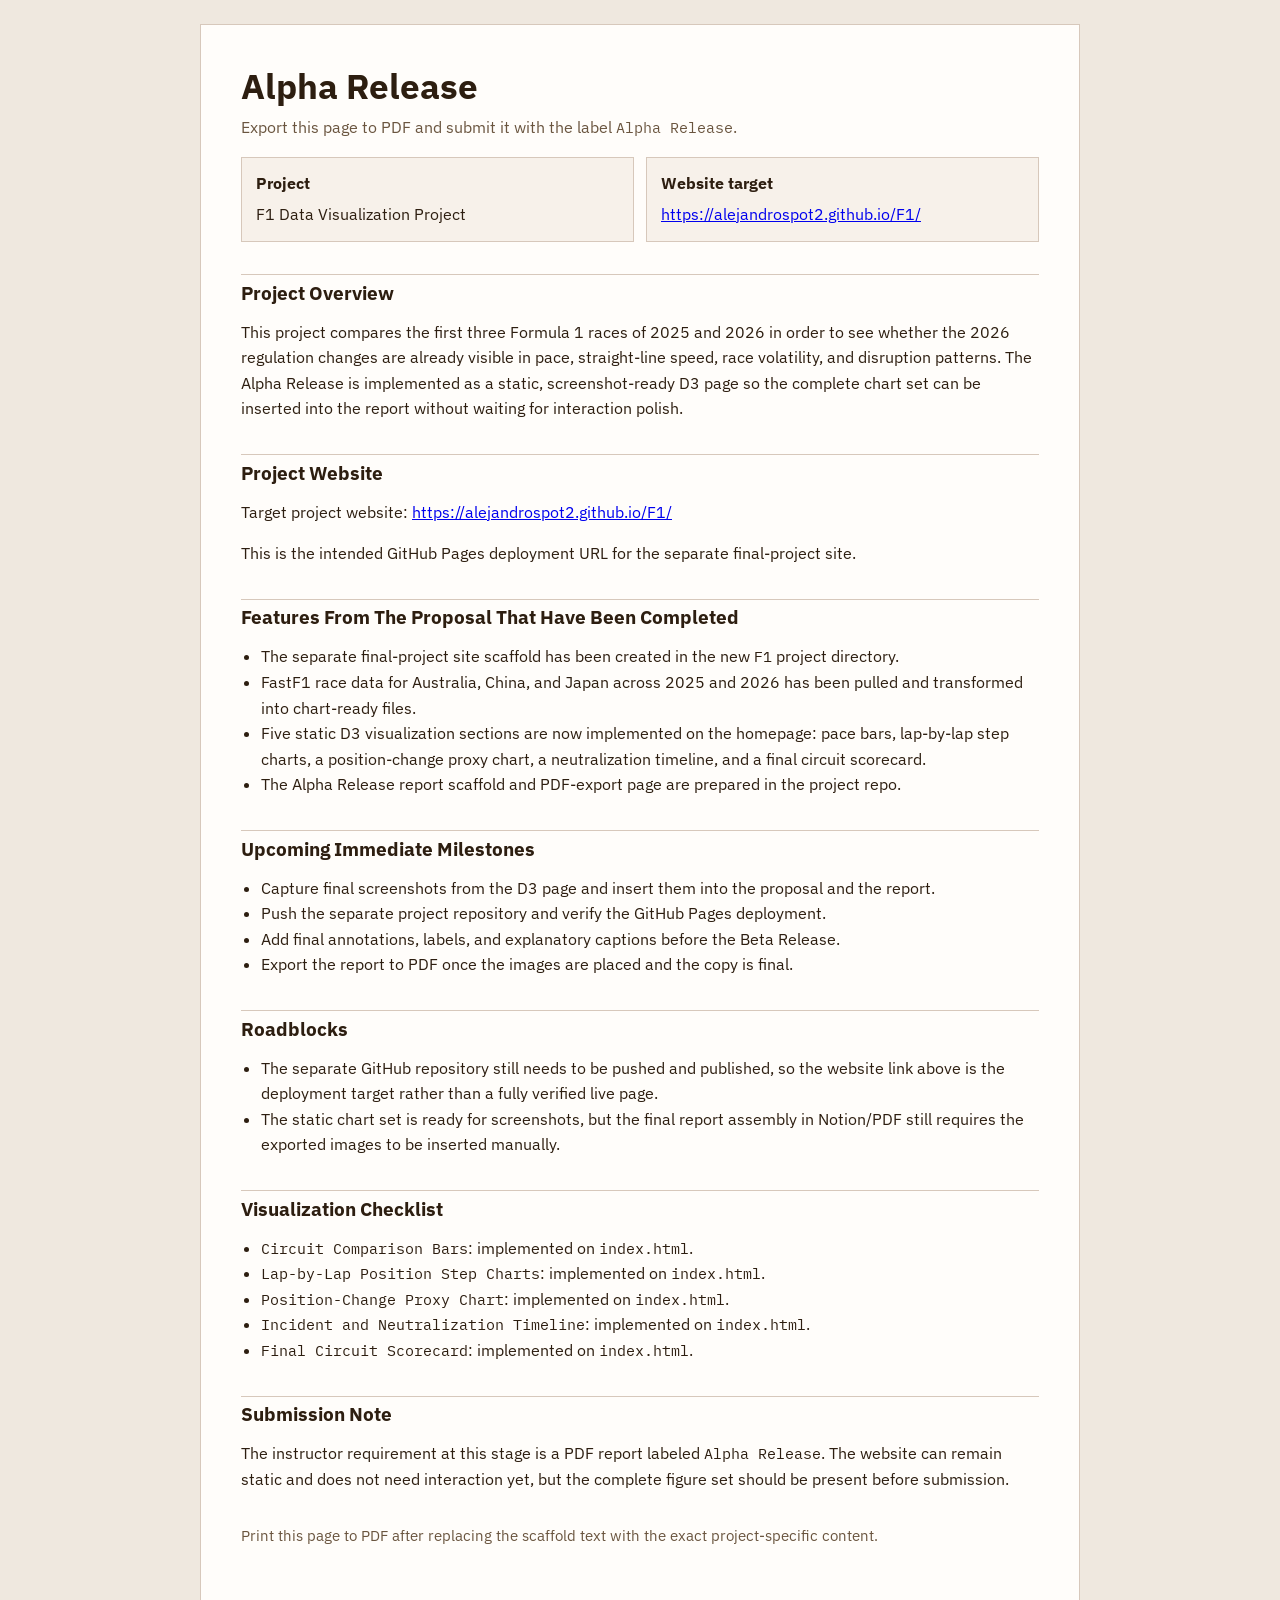
==== docs/alpha-release-report.html @ ad1199eb "Publish static F1 site Made-with: Cursor" ====
<!DOCTYPE html>
<html lang="en">
<head>
    <meta charset="UTF-8">
    <meta name="viewport" content="width=device-width, initial-scale=1.0">
    <title>Alpha Release Report</title>
    <style>
        @import url("https://fonts.googleapis.com/css2?family=IBM+Plex+Mono:wght@400;500&family=IBM+Plex+Sans:wght@400;500;600&display=swap");

        :root {
            --page: #fffdfa;
            --ink: #2d1e10;
            --muted: #6a553f;
            --rule: #d7c8bb;
            --accent: #8f4f18;
            --panel: #f7f1ea;
        }

        * {
            box-sizing: border-box;
        }

        body {
            margin: 0;
            background: #efe8df;
            color: var(--ink);
            font-family: "IBM Plex Sans", sans-serif;
            line-height: 1.6;
        }

        article {
            width: min(880px, calc(100% - 2rem));
            margin: 1.5rem auto;
            padding: 2.5rem;
            background: var(--page);
            border: 1px solid var(--rule);
        }

        h1,
        h2 {
            line-height: 1.2;
        }

        h1 {
            margin: 0 0 0.5rem;
            font-size: 2.2rem;
        }

        h2 {
            margin: 2rem 0 0.75rem;
            padding-top: 0.35rem;
            border-top: 1px solid var(--rule);
            font-size: 1.2rem;
        }

        p,
        li {
            font-size: 1rem;
        }

        .intro {
            margin: 0 0 1rem;
            color: var(--muted);
        }

        .callout {
            padding: 0.9rem 1rem;
            background: var(--panel);
            border: 1px solid var(--rule);
            margin: 1rem 0;
        }

        ul {
            padding-left: 1.25rem;
        }

        code {
            font-family: "IBM Plex Mono", monospace;
            font-size: 0.92em;
        }

        .meta {
            display: grid;
            grid-template-columns: repeat(2, minmax(0, 1fr));
            gap: 0.8rem;
            margin: 1rem 0 0;
        }

        .meta div {
            border: 1px solid var(--rule);
            padding: 0.85rem;
            background: var(--panel);
        }

        .meta strong {
            display: block;
            margin-bottom: 0.3rem;
        }

        .footer-note {
            margin-top: 2rem;
            color: var(--muted);
            font-size: 0.92rem;
        }

        @media print {
            body {
                background: #ffffff;
            }

            article {
                width: auto;
                margin: 0;
                border: 0;
                padding: 0;
            }
        }
    </style>
</head>
<body>
    <article>
        <h1>Alpha Release</h1>
        <p class="intro">
            Export this page to PDF and submit it with the label <code>Alpha Release</code>.
        </p>

        <div class="meta">
            <div>
                <strong>Project</strong>
                F1 Data Visualization Project
            </div>
            <div>
                <strong>Website target</strong>
                <a href="https://alejandrospot2.github.io/F1/">https://alejandrospot2.github.io/F1/</a>
            </div>
        </div>

        <h2>Project Overview</h2>
        <p>
            This project compares the first three Formula 1 races of 2025 and 2026 in order to see whether the 2026
            regulation changes are already visible in pace, straight-line speed, race volatility, and disruption patterns.
            The Alpha Release is implemented as a static, screenshot-ready D3 page so the complete chart set can be
            inserted into the report without waiting for interaction polish.
        </p>

        <h2>Project Website</h2>
        <p>
            Target project website:
            <a href="https://alejandrospot2.github.io/F1/">https://alejandrospot2.github.io/F1/</a>
        </p>
        <p>This is the intended GitHub Pages deployment URL for the separate final-project site.</p>

        <h2>Features From The Proposal That Have Been Completed</h2>
        <ul>
            <li>The separate final-project site scaffold has been created in the new <code>F1</code> project directory.</li>
            <li>FastF1 race data for Australia, China, and Japan across 2025 and 2026 has been pulled and transformed into chart-ready files.</li>
            <li>Five static D3 visualization sections are now implemented on the homepage: pace bars, lap-by-lap step charts, a position-change proxy chart, a neutralization timeline, and a final circuit scorecard.</li>
            <li>The Alpha Release report scaffold and PDF-export page are prepared in the project repo.</li>
        </ul>

        <h2>Upcoming Immediate Milestones</h2>
        <ul>
            <li>Capture final screenshots from the D3 page and insert them into the proposal and the report.</li>
            <li>Push the separate project repository and verify the GitHub Pages deployment.</li>
            <li>Add final annotations, labels, and explanatory captions before the Beta Release.</li>
            <li>Export the report to PDF once the images are placed and the copy is final.</li>
        </ul>

        <h2>Roadblocks</h2>
        <ul>
            <li>The separate GitHub repository still needs to be pushed and published, so the website link above is the deployment target rather than a fully verified live page.</li>
            <li>The static chart set is ready for screenshots, but the final report assembly in Notion/PDF still requires the exported images to be inserted manually.</li>
        </ul>

        <h2>Visualization Checklist</h2>
        <ul>
            <li><code>Circuit Comparison Bars</code>: implemented on <code>index.html</code>.</li>
            <li><code>Lap-by-Lap Position Step Charts</code>: implemented on <code>index.html</code>.</li>
            <li><code>Position-Change Proxy Chart</code>: implemented on <code>index.html</code>.</li>
            <li><code>Incident and Neutralization Timeline</code>: implemented on <code>index.html</code>.</li>
            <li><code>Final Circuit Scorecard</code>: implemented on <code>index.html</code>.</li>
        </ul>

        <h2>Submission Note</h2>
        <p>
            The instructor requirement at this stage is a PDF report labeled <code>Alpha Release</code>. The website
            can remain static and does not need interaction yet, but the complete figure set should be present before submission.
        </p>

        <p class="footer-note">
            Print this page to PDF after replacing the scaffold text with the exact project-specific content.
        </p>
    </article>
</body>
</html>
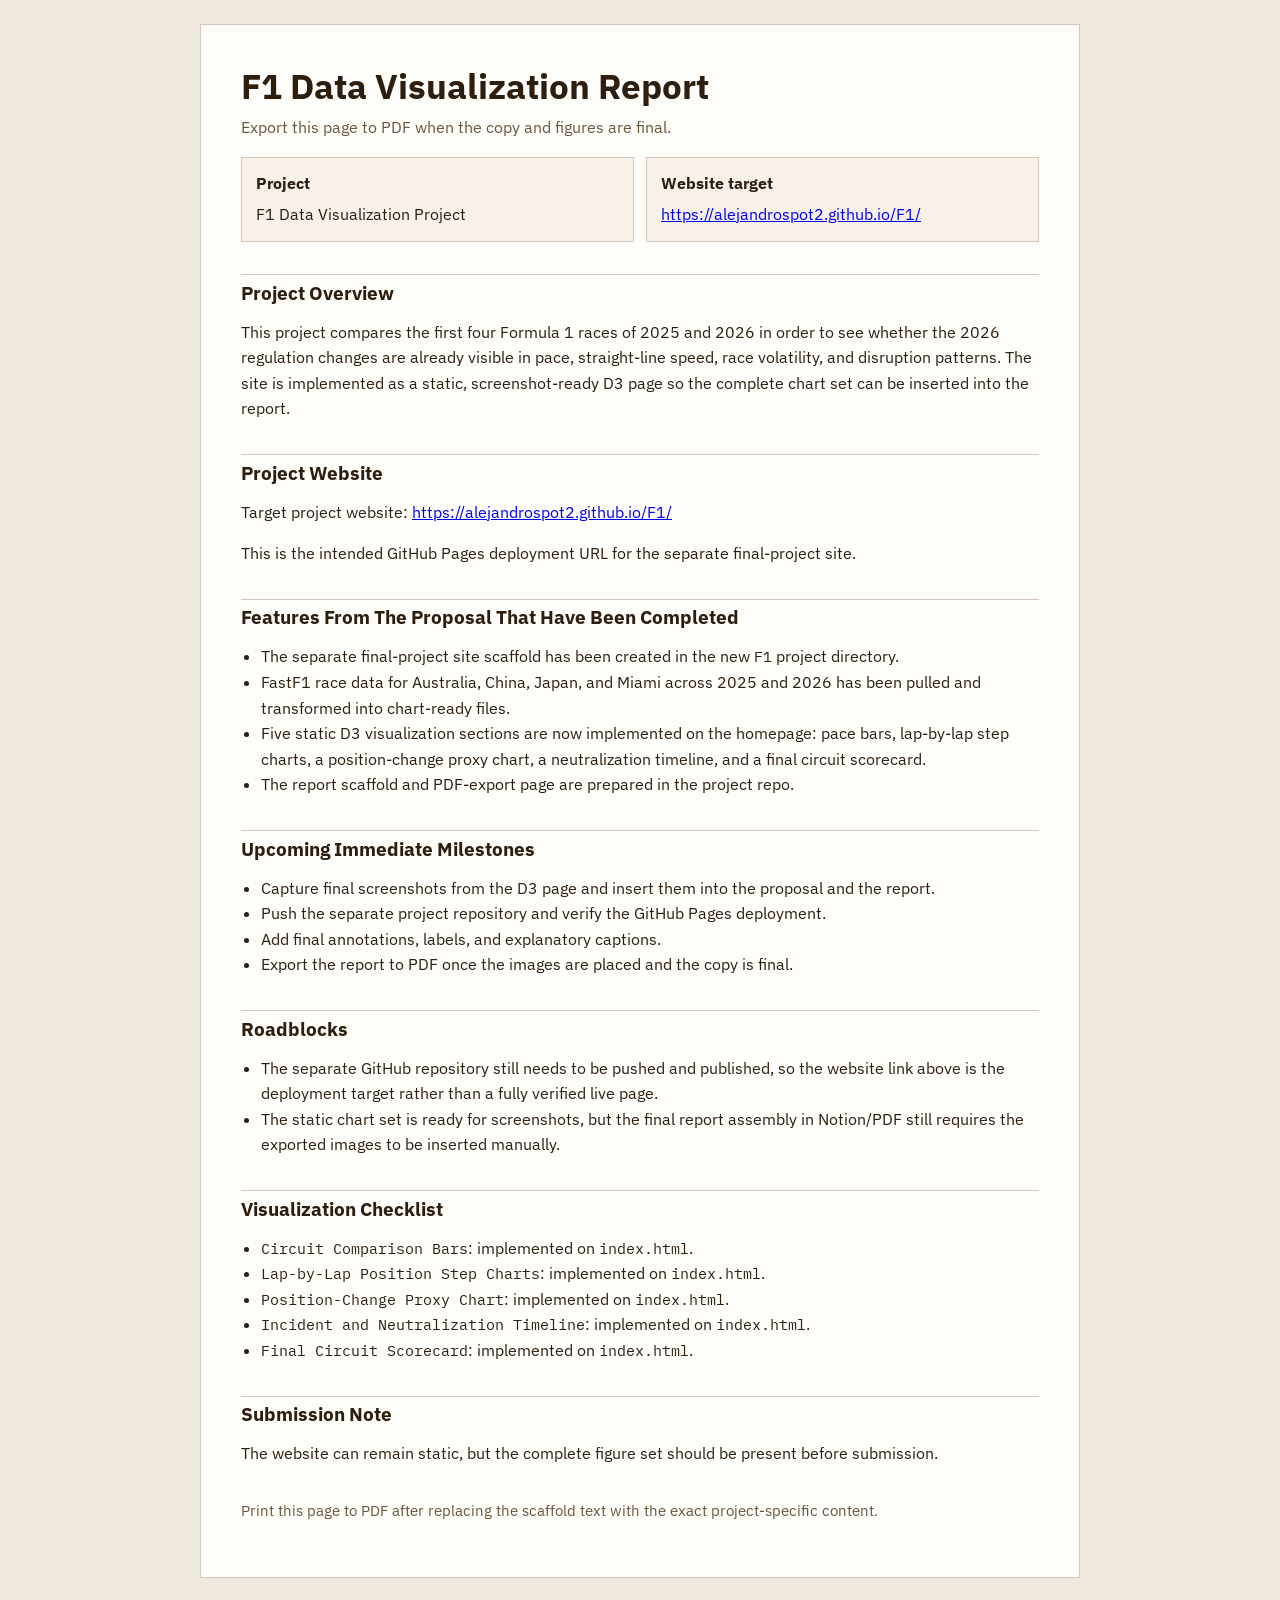
==== commit a9e6ee0c: "Add Miami GP data and update visualizations" ====
--- a/docs/alpha-release-report.html
+++ b/docs/alpha-release-report.html
@@ -3,7 +3,7 @@
 <head>
     <meta charset="UTF-8">
     <meta name="viewport" content="width=device-width, initial-scale=1.0">
-    <title>Alpha Release Report</title>
+    <title>F1 Data Visualization Report</title>
     <style>
         @import url("https://fonts.googleapis.com/css2?family=IBM+Plex+Mono:wght@400;500&family=IBM+Plex+Sans:wght@400;500;600&display=swap");
 
@@ -119,9 +119,9 @@
 </head>
 <body>
     <article>
-        <h1>Alpha Release</h1>
+        <h1>F1 Data Visualization Report</h1>
         <p class="intro">
-            Export this page to PDF and submit it with the label <code>Alpha Release</code>.
+            Export this page to PDF when the copy and figures are final.
         </p>
 
         <div class="meta">
@@ -137,10 +137,10 @@
 
         <h2>Project Overview</h2>
         <p>
-            This project compares the first three Formula 1 races of 2025 and 2026 in order to see whether the 2026
+            This project compares the first four Formula 1 races of 2025 and 2026 in order to see whether the 2026
             regulation changes are already visible in pace, straight-line speed, race volatility, and disruption patterns.
-            The Alpha Release is implemented as a static, screenshot-ready D3 page so the complete chart set can be
-            inserted into the report without waiting for interaction polish.
+            The site is implemented as a static, screenshot-ready D3 page so the complete chart set can be
+            inserted into the report.
         </p>
 
         <h2>Project Website</h2>
@@ -153,16 +153,16 @@
         <h2>Features From The Proposal That Have Been Completed</h2>
         <ul>
             <li>The separate final-project site scaffold has been created in the new <code>F1</code> project directory.</li>
-            <li>FastF1 race data for Australia, China, and Japan across 2025 and 2026 has been pulled and transformed into chart-ready files.</li>
+            <li>FastF1 race data for Australia, China, Japan, and Miami across 2025 and 2026 has been pulled and transformed into chart-ready files.</li>
             <li>Five static D3 visualization sections are now implemented on the homepage: pace bars, lap-by-lap step charts, a position-change proxy chart, a neutralization timeline, and a final circuit scorecard.</li>
-            <li>The Alpha Release report scaffold and PDF-export page are prepared in the project repo.</li>
+            <li>The report scaffold and PDF-export page are prepared in the project repo.</li>
         </ul>
 
         <h2>Upcoming Immediate Milestones</h2>
         <ul>
             <li>Capture final screenshots from the D3 page and insert them into the proposal and the report.</li>
             <li>Push the separate project repository and verify the GitHub Pages deployment.</li>
-            <li>Add final annotations, labels, and explanatory captions before the Beta Release.</li>
+            <li>Add final annotations, labels, and explanatory captions.</li>
             <li>Export the report to PDF once the images are placed and the copy is final.</li>
         </ul>
 
@@ -183,8 +183,7 @@
 
         <h2>Submission Note</h2>
         <p>
-            The instructor requirement at this stage is a PDF report labeled <code>Alpha Release</code>. The website
-            can remain static and does not need interaction yet, but the complete figure set should be present before submission.
+            The website can remain static, but the complete figure set should be present before submission.
         </p>
 
         <p class="footer-note">
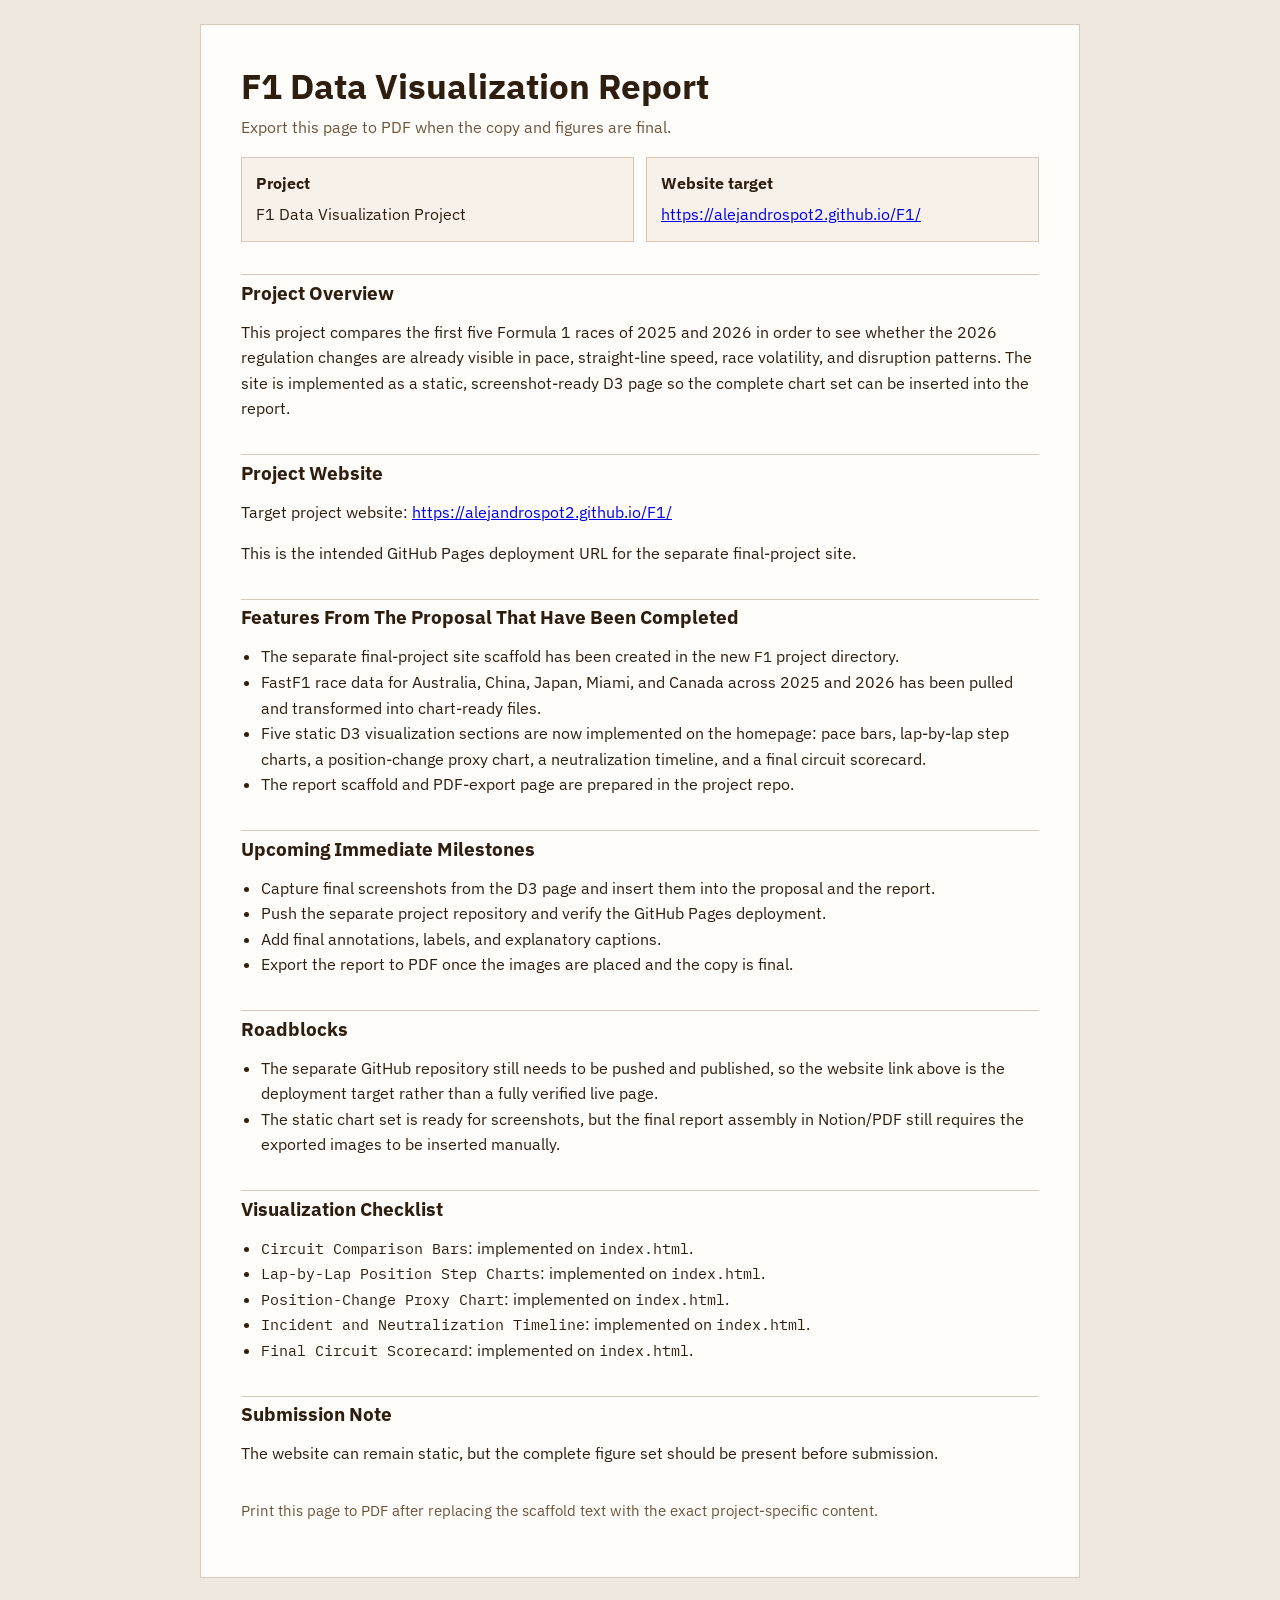
==== commit 6edf80bc: "Add Canadian GP data to F1 site" ====
--- a/docs/alpha-release-report.html
+++ b/docs/alpha-release-report.html
@@ -137,7 +137,7 @@
 
         <h2>Project Overview</h2>
         <p>
-            This project compares the first four Formula 1 races of 2025 and 2026 in order to see whether the 2026
+            This project compares the first five Formula 1 races of 2025 and 2026 in order to see whether the 2026
             regulation changes are already visible in pace, straight-line speed, race volatility, and disruption patterns.
             The site is implemented as a static, screenshot-ready D3 page so the complete chart set can be
             inserted into the report.
@@ -153,7 +153,7 @@
         <h2>Features From The Proposal That Have Been Completed</h2>
         <ul>
             <li>The separate final-project site scaffold has been created in the new <code>F1</code> project directory.</li>
-            <li>FastF1 race data for Australia, China, Japan, and Miami across 2025 and 2026 has been pulled and transformed into chart-ready files.</li>
+            <li>FastF1 race data for Australia, China, Japan, Miami, and Canada across 2025 and 2026 has been pulled and transformed into chart-ready files.</li>
             <li>Five static D3 visualization sections are now implemented on the homepage: pace bars, lap-by-lap step charts, a position-change proxy chart, a neutralization timeline, and a final circuit scorecard.</li>
             <li>The report scaffold and PDF-export page are prepared in the project repo.</li>
         </ul>
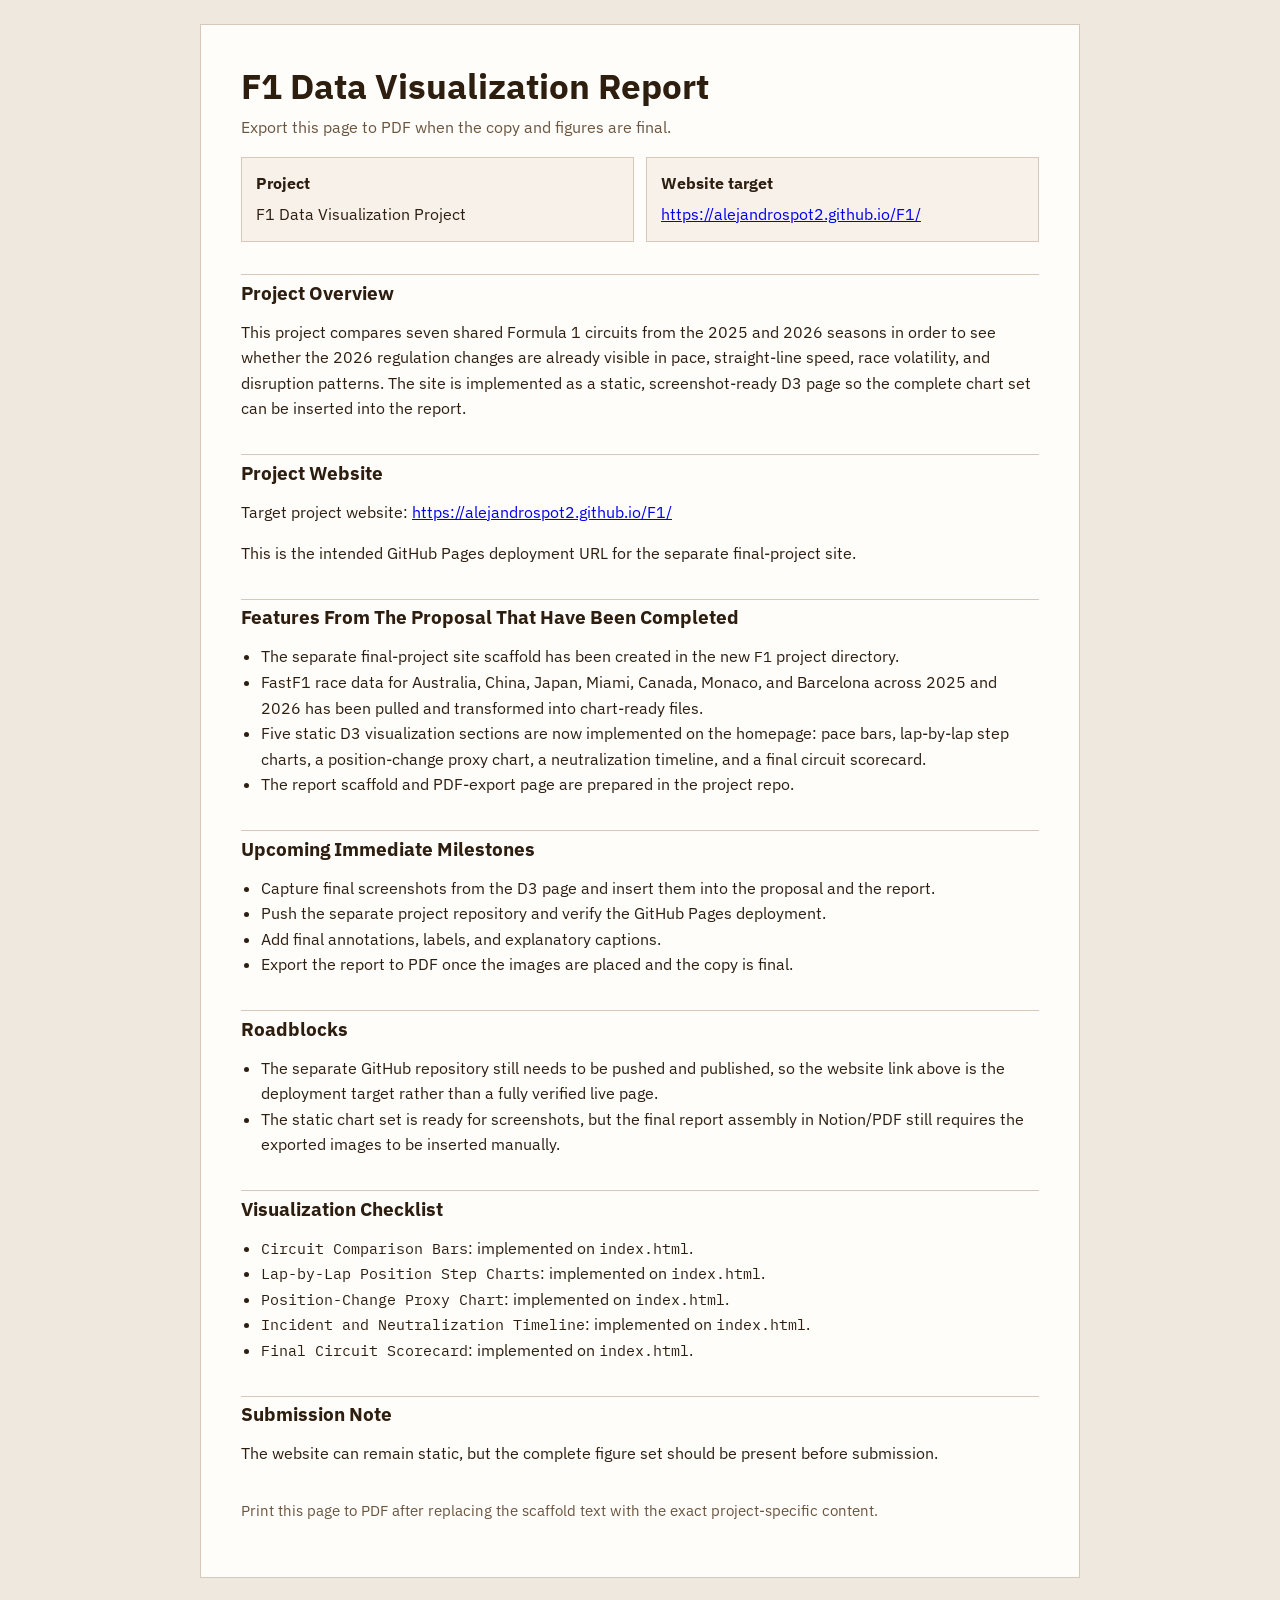
==== commit 7076eae1: "Add Monaco and Barcelona GP data" ====
--- a/docs/alpha-release-report.html
+++ b/docs/alpha-release-report.html
@@ -137,7 +137,7 @@
 
         <h2>Project Overview</h2>
         <p>
-            This project compares the first five Formula 1 races of 2025 and 2026 in order to see whether the 2026
+            This project compares seven shared Formula 1 circuits from the 2025 and 2026 seasons in order to see whether the 2026
             regulation changes are already visible in pace, straight-line speed, race volatility, and disruption patterns.
             The site is implemented as a static, screenshot-ready D3 page so the complete chart set can be
             inserted into the report.
@@ -153,7 +153,7 @@
         <h2>Features From The Proposal That Have Been Completed</h2>
         <ul>
             <li>The separate final-project site scaffold has been created in the new <code>F1</code> project directory.</li>
-            <li>FastF1 race data for Australia, China, Japan, Miami, and Canada across 2025 and 2026 has been pulled and transformed into chart-ready files.</li>
+            <li>FastF1 race data for Australia, China, Japan, Miami, Canada, Monaco, and Barcelona across 2025 and 2026 has been pulled and transformed into chart-ready files.</li>
             <li>Five static D3 visualization sections are now implemented on the homepage: pace bars, lap-by-lap step charts, a position-change proxy chart, a neutralization timeline, and a final circuit scorecard.</li>
             <li>The report scaffold and PDF-export page are prepared in the project repo.</li>
         </ul>
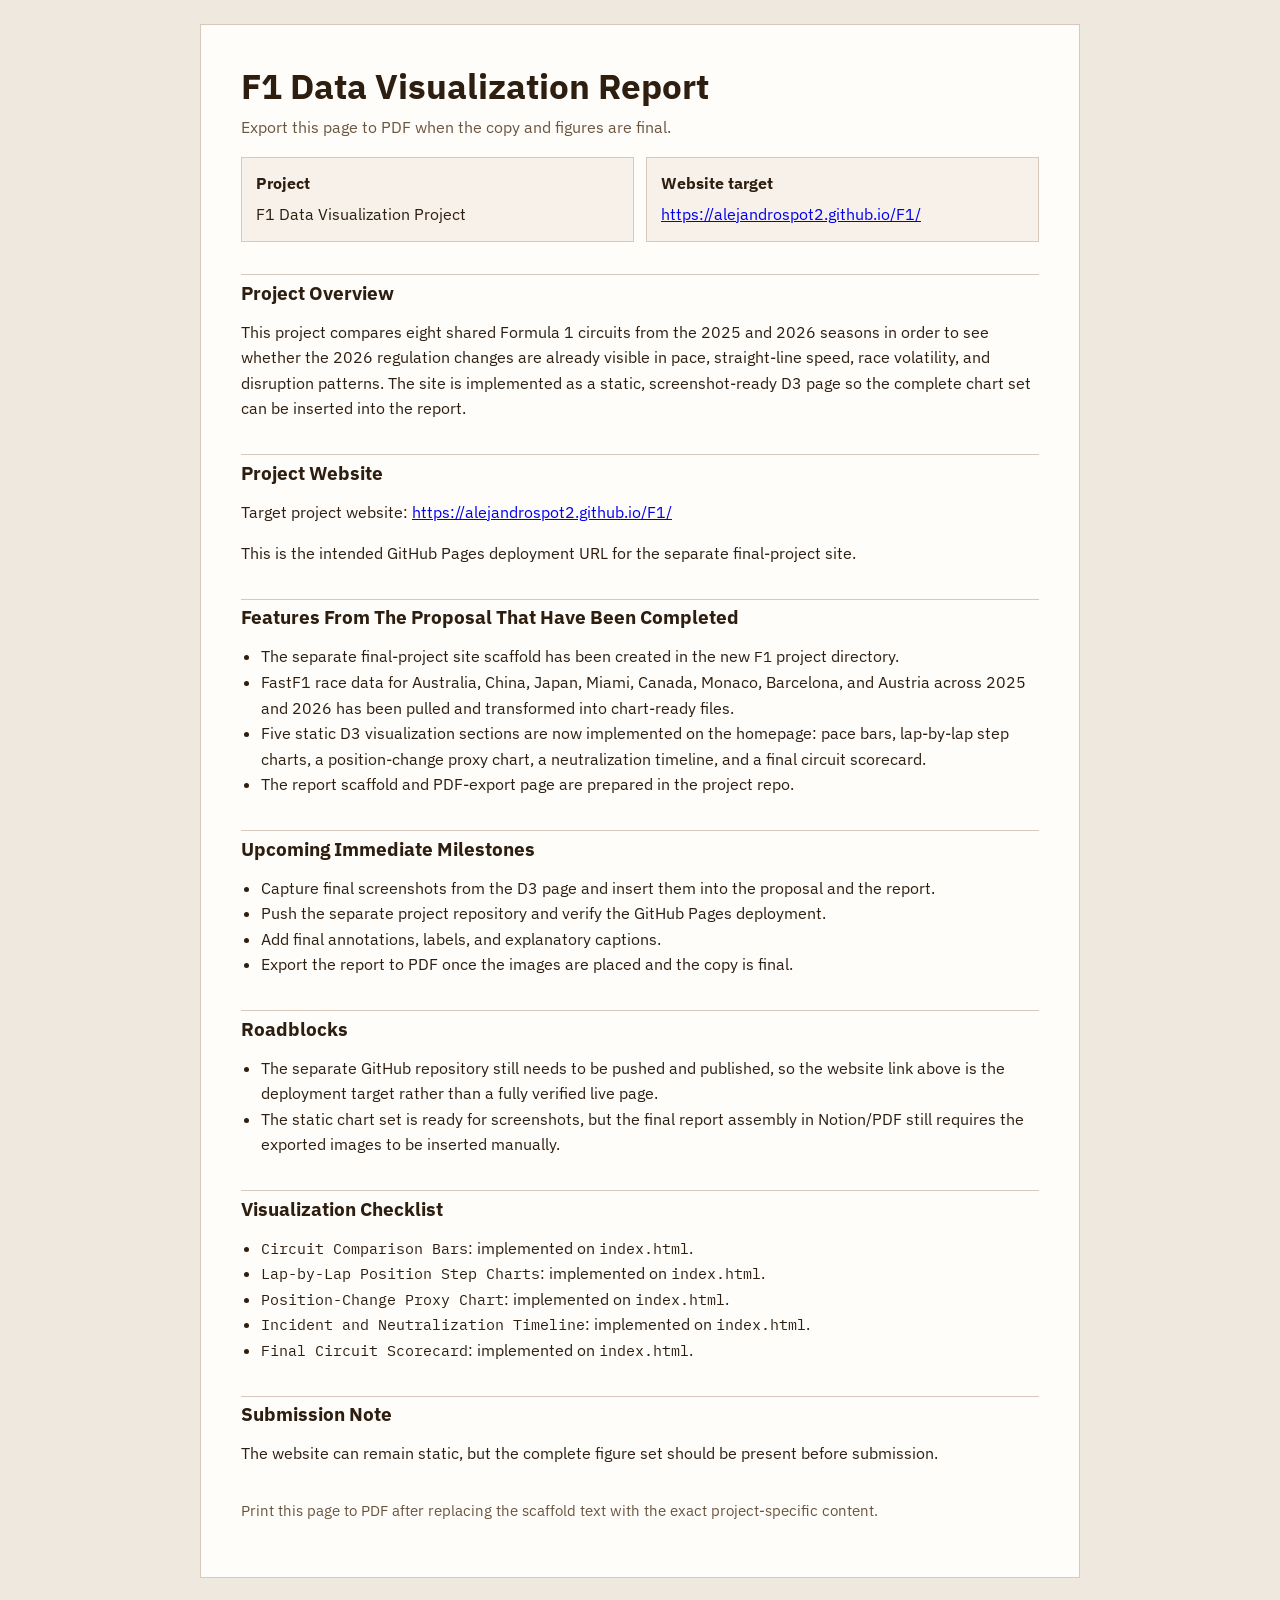
==== commit a0ff757b: "Add Austrian GP data" ====
--- a/docs/alpha-release-report.html
+++ b/docs/alpha-release-report.html
@@ -137,7 +137,7 @@
 
         <h2>Project Overview</h2>
         <p>
-            This project compares seven shared Formula 1 circuits from the 2025 and 2026 seasons in order to see whether the 2026
+            This project compares eight shared Formula 1 circuits from the 2025 and 2026 seasons in order to see whether the 2026
             regulation changes are already visible in pace, straight-line speed, race volatility, and disruption patterns.
             The site is implemented as a static, screenshot-ready D3 page so the complete chart set can be
             inserted into the report.
@@ -153,7 +153,7 @@
         <h2>Features From The Proposal That Have Been Completed</h2>
         <ul>
             <li>The separate final-project site scaffold has been created in the new <code>F1</code> project directory.</li>
-            <li>FastF1 race data for Australia, China, Japan, Miami, Canada, Monaco, and Barcelona across 2025 and 2026 has been pulled and transformed into chart-ready files.</li>
+            <li>FastF1 race data for Australia, China, Japan, Miami, Canada, Monaco, Barcelona, and Austria across 2025 and 2026 has been pulled and transformed into chart-ready files.</li>
             <li>Five static D3 visualization sections are now implemented on the homepage: pace bars, lap-by-lap step charts, a position-change proxy chart, a neutralization timeline, and a final circuit scorecard.</li>
             <li>The report scaffold and PDF-export page are prepared in the project repo.</li>
         </ul>
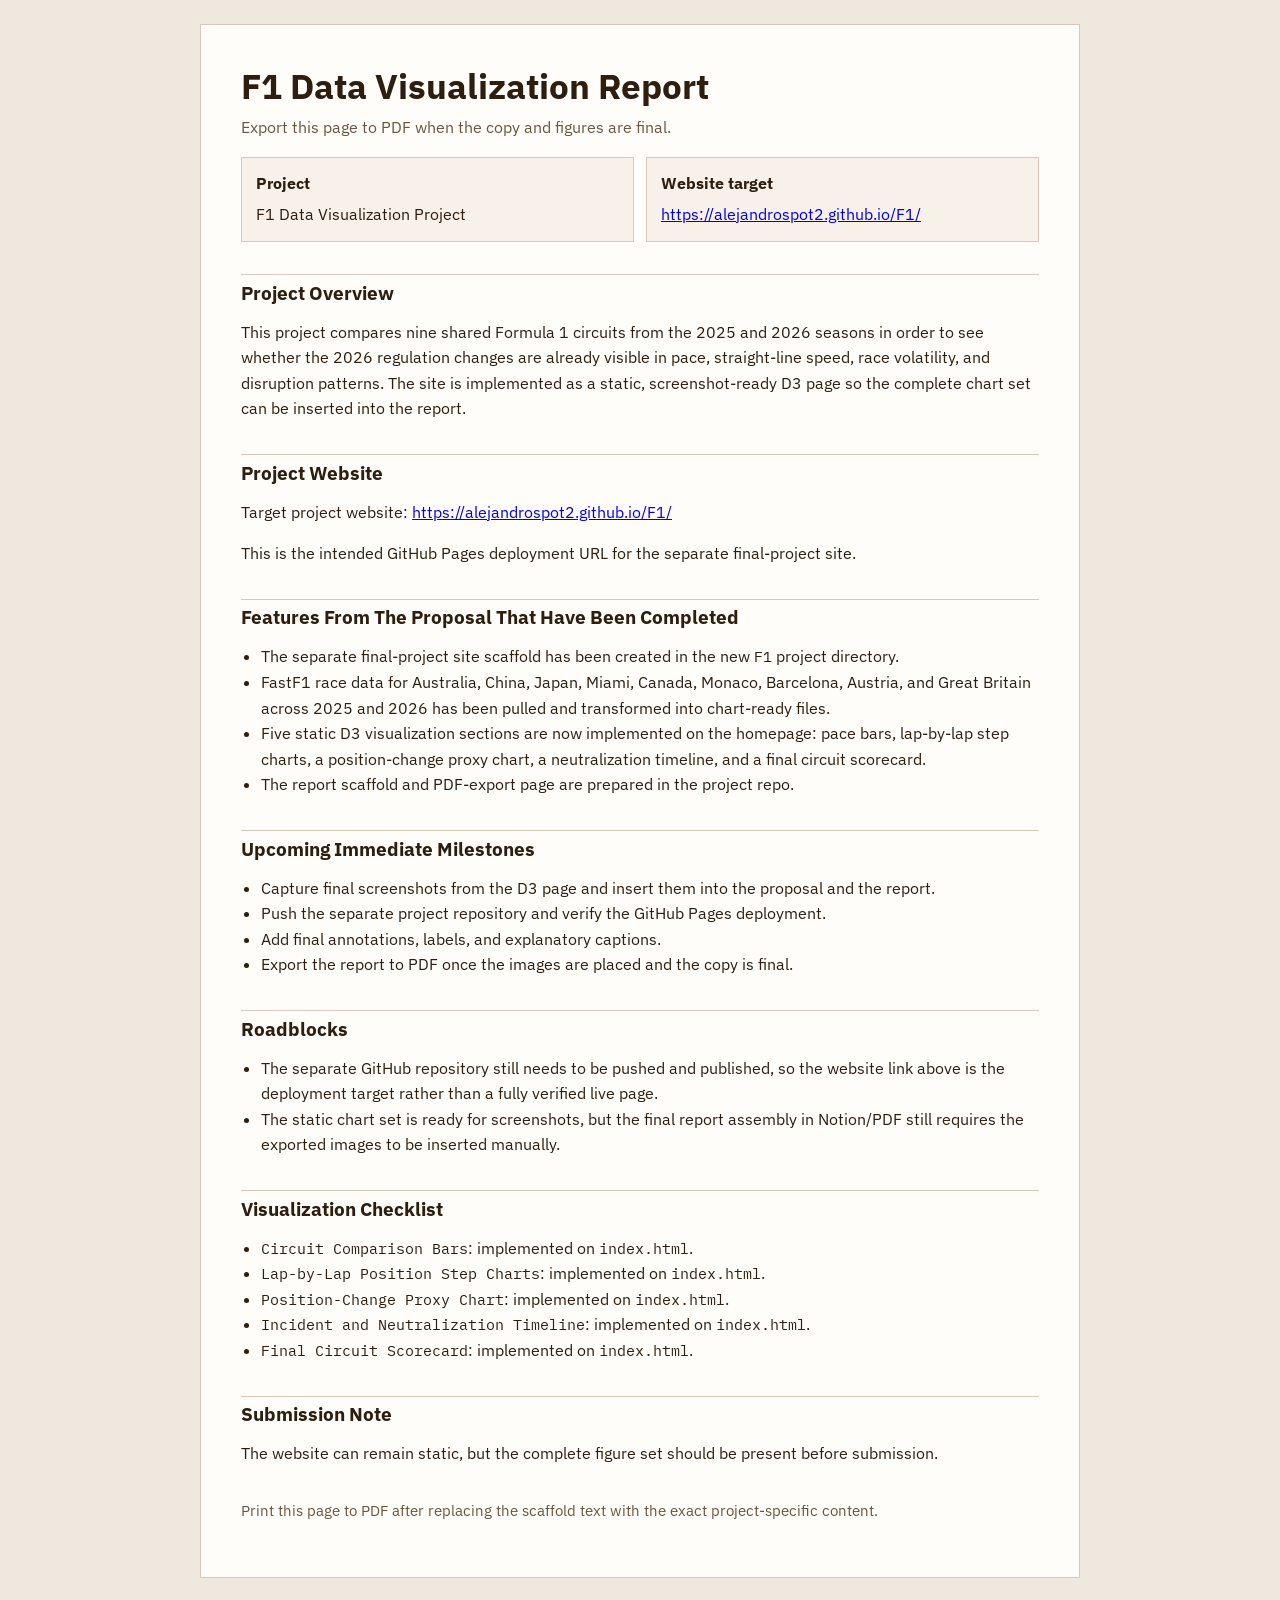
==== commit c81142d6: "Add British GP data" ====
--- a/docs/alpha-release-report.html
+++ b/docs/alpha-release-report.html
@@ -137,7 +137,7 @@
 
         <h2>Project Overview</h2>
         <p>
-            This project compares eight shared Formula 1 circuits from the 2025 and 2026 seasons in order to see whether the 2026
+            This project compares nine shared Formula 1 circuits from the 2025 and 2026 seasons in order to see whether the 2026
             regulation changes are already visible in pace, straight-line speed, race volatility, and disruption patterns.
             The site is implemented as a static, screenshot-ready D3 page so the complete chart set can be
             inserted into the report.
@@ -153,7 +153,7 @@
         <h2>Features From The Proposal That Have Been Completed</h2>
         <ul>
             <li>The separate final-project site scaffold has been created in the new <code>F1</code> project directory.</li>
-            <li>FastF1 race data for Australia, China, Japan, Miami, Canada, Monaco, Barcelona, and Austria across 2025 and 2026 has been pulled and transformed into chart-ready files.</li>
+            <li>FastF1 race data for Australia, China, Japan, Miami, Canada, Monaco, Barcelona, Austria, and Great Britain across 2025 and 2026 has been pulled and transformed into chart-ready files.</li>
             <li>Five static D3 visualization sections are now implemented on the homepage: pace bars, lap-by-lap step charts, a position-change proxy chart, a neutralization timeline, and a final circuit scorecard.</li>
             <li>The report scaffold and PDF-export page are prepared in the project repo.</li>
         </ul>
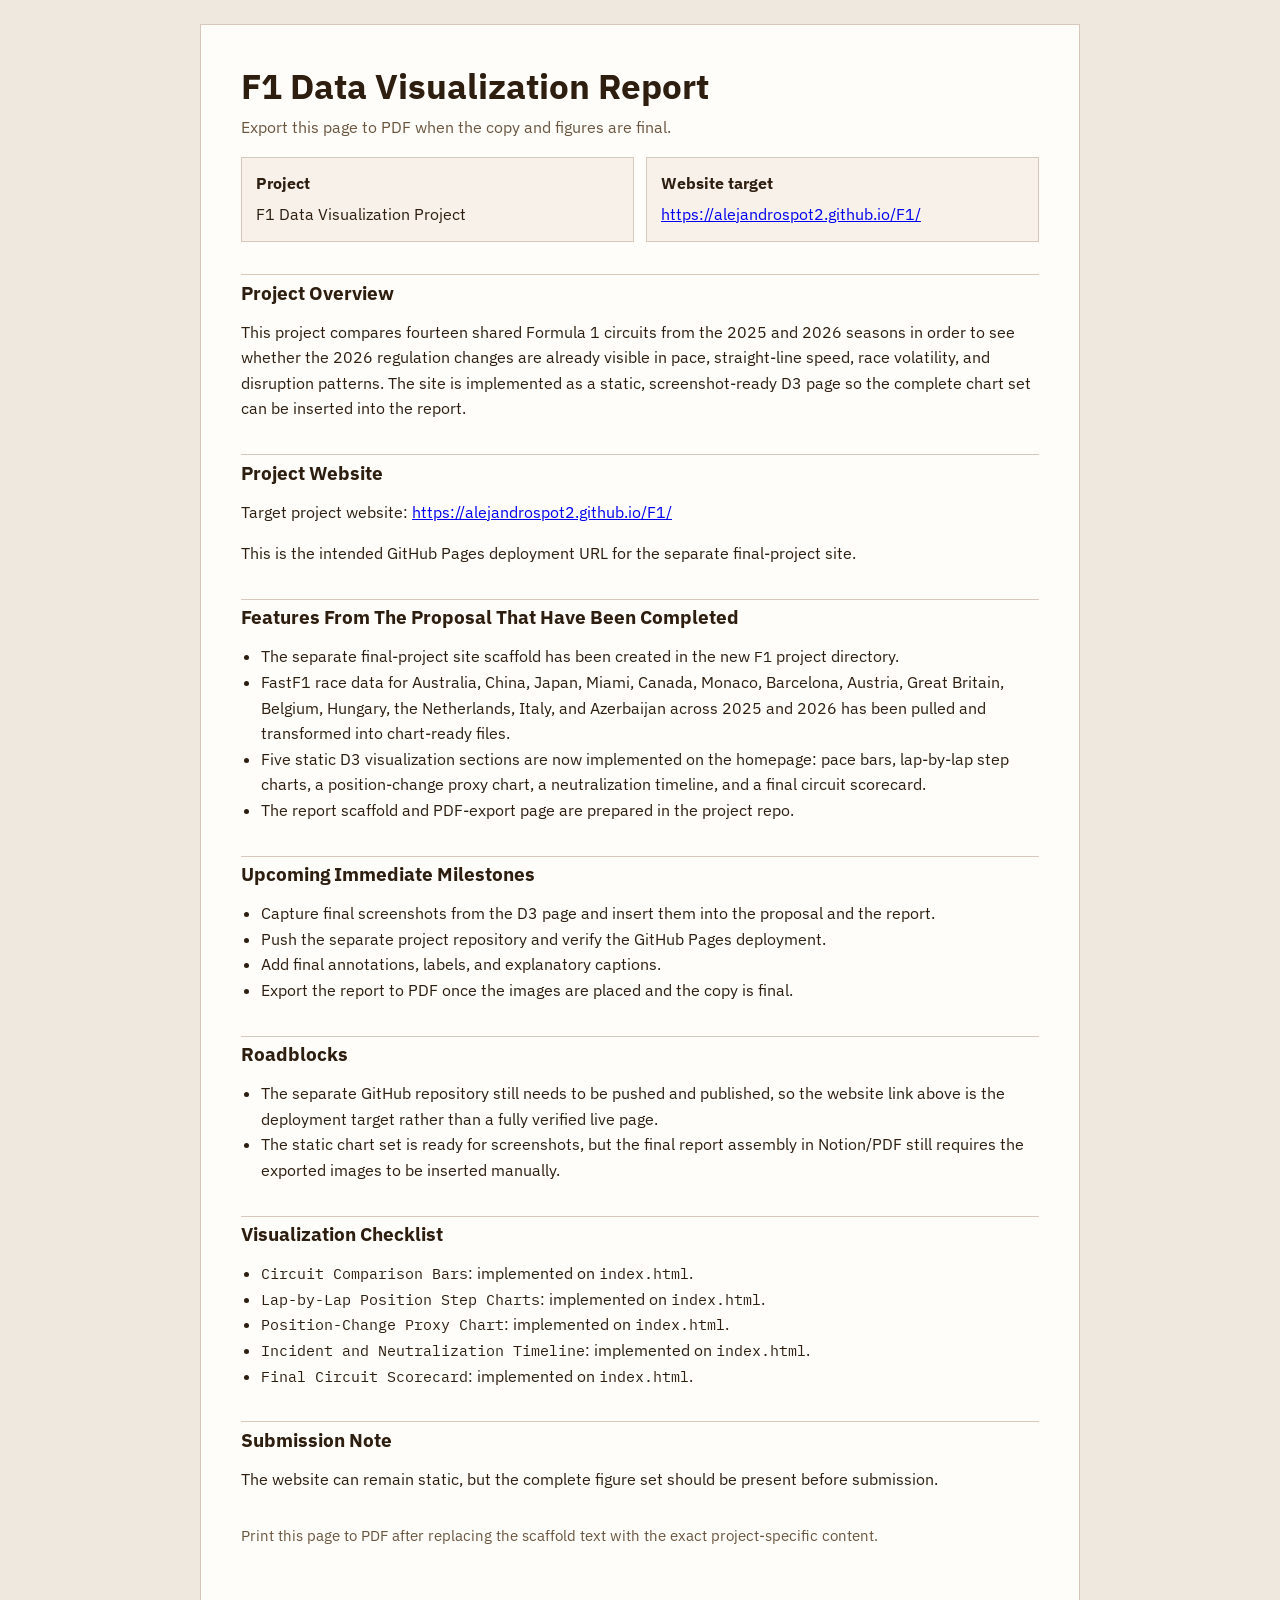
==== commit 504a6452: "Add Italian and Azerbaijan GP data" ====
--- a/docs/alpha-release-report.html
+++ b/docs/alpha-release-report.html
@@ -137,7 +137,7 @@
 
         <h2>Project Overview</h2>
         <p>
-            This project compares nine shared Formula 1 circuits from the 2025 and 2026 seasons in order to see whether the 2026
+            This project compares fourteen shared Formula 1 circuits from the 2025 and 2026 seasons in order to see whether the 2026
             regulation changes are already visible in pace, straight-line speed, race volatility, and disruption patterns.
             The site is implemented as a static, screenshot-ready D3 page so the complete chart set can be
             inserted into the report.
@@ -153,7 +153,7 @@
         <h2>Features From The Proposal That Have Been Completed</h2>
         <ul>
             <li>The separate final-project site scaffold has been created in the new <code>F1</code> project directory.</li>
-            <li>FastF1 race data for Australia, China, Japan, Miami, Canada, Monaco, Barcelona, Austria, and Great Britain across 2025 and 2026 has been pulled and transformed into chart-ready files.</li>
+            <li>FastF1 race data for Australia, China, Japan, Miami, Canada, Monaco, Barcelona, Austria, Great Britain, Belgium, Hungary, the Netherlands, Italy, and Azerbaijan across 2025 and 2026 has been pulled and transformed into chart-ready files.</li>
             <li>Five static D3 visualization sections are now implemented on the homepage: pace bars, lap-by-lap step charts, a position-change proxy chart, a neutralization timeline, and a final circuit scorecard.</li>
             <li>The report scaffold and PDF-export page are prepared in the project repo.</li>
         </ul>
